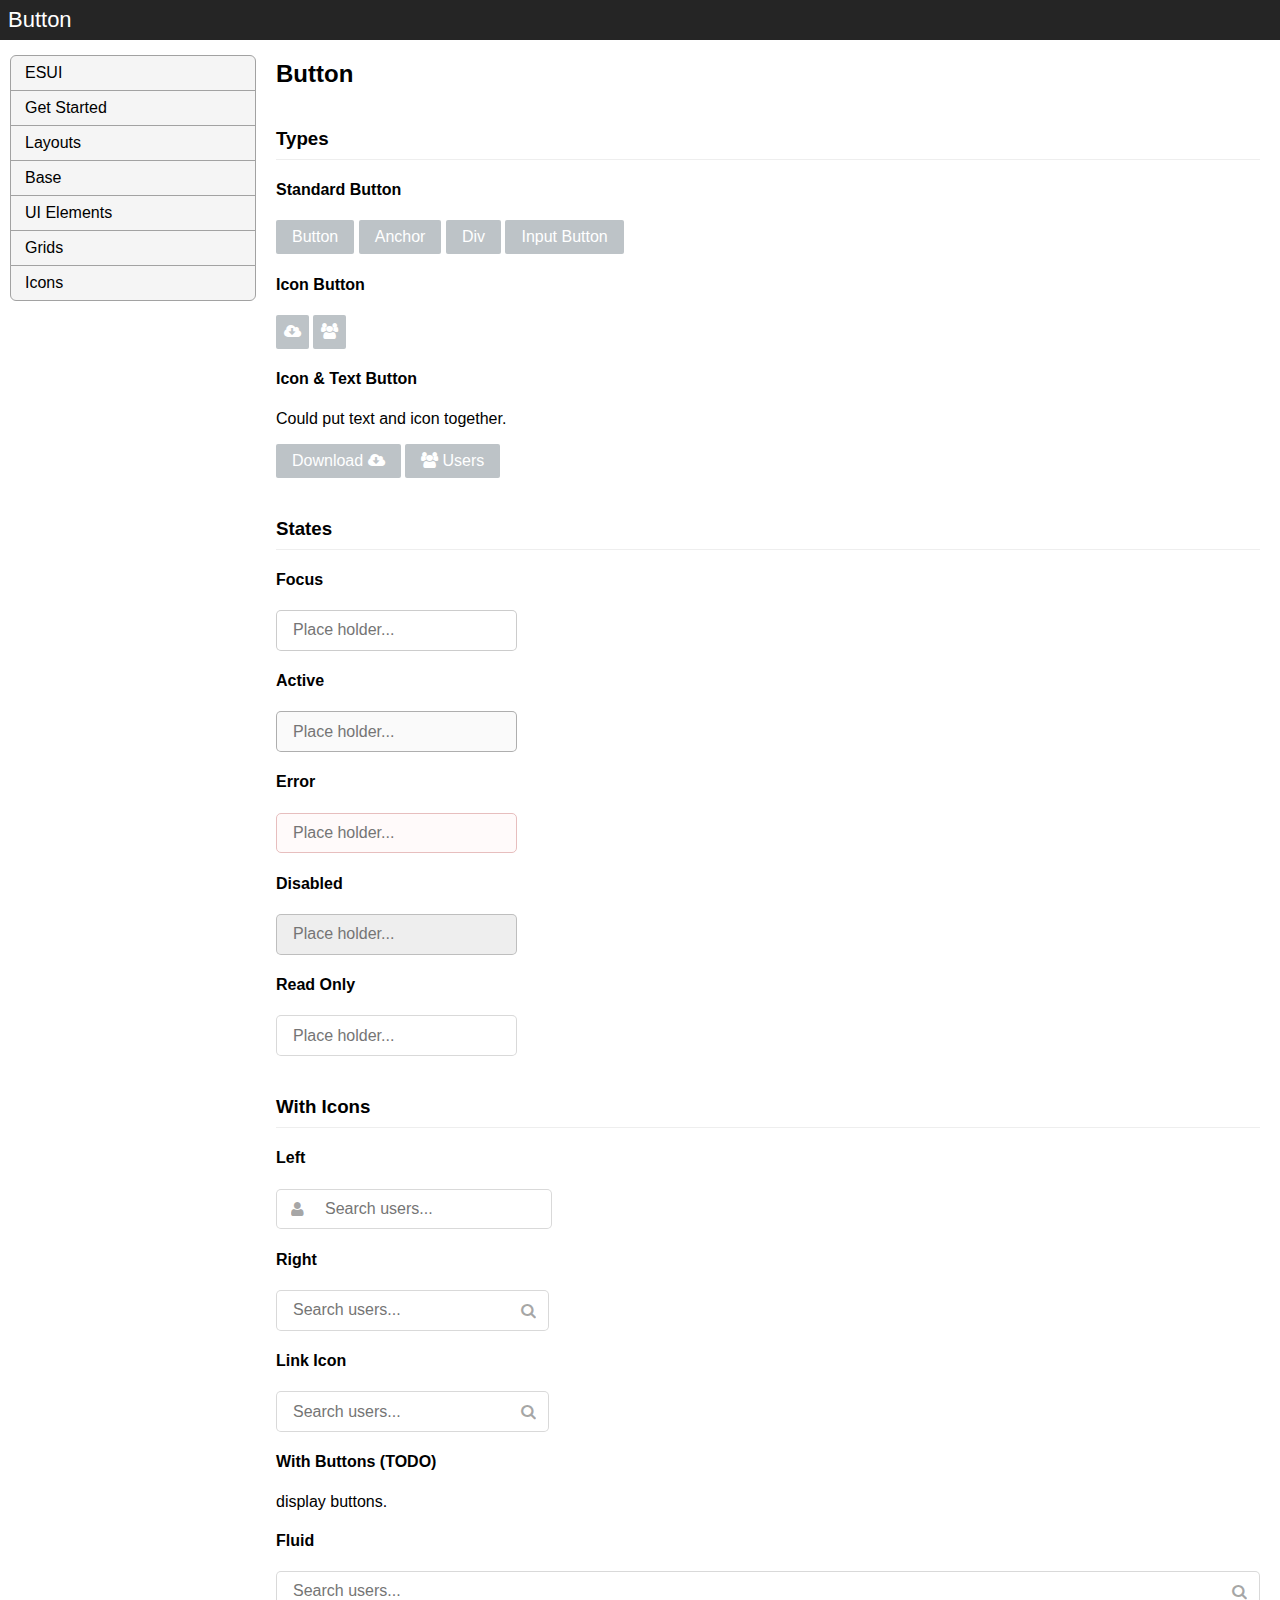
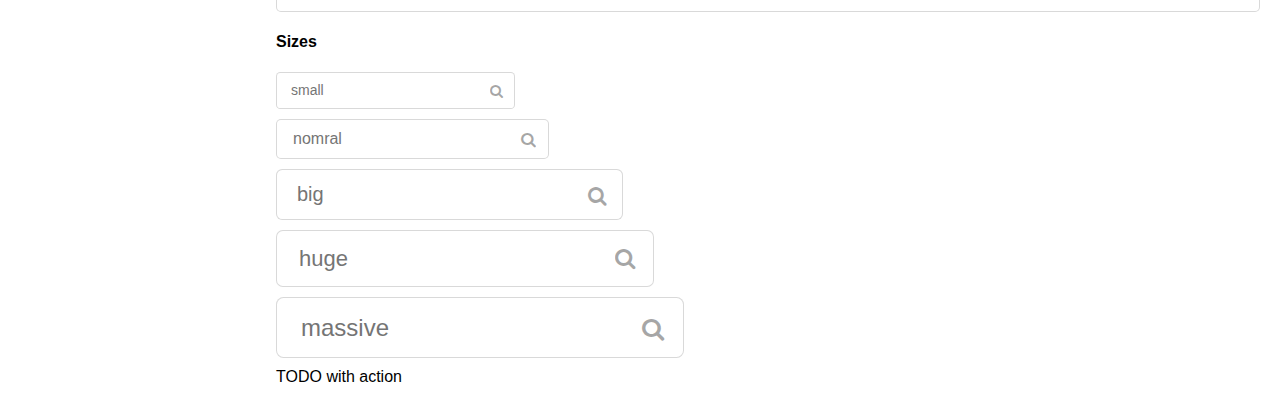
==== code/button.html @ 733d89b6 "added some style." ====
<!DOCTYPE html>
<html>
    <head>
        <meta charset="UTF-8" />
        <title>UI - ESUI Demo</title>
        <link rel="stylesheet" href="src/css/main.css" />
        <link rel="stylesheet" href="src/icons/css/font-awesome.css" />
        <link rel="stylesheet" href="demo.css" />
    </head>
    <body>
        <h1>Button</h1>
        <div id="layout" class="ui-g">
            <div class="ui-u-1-5">
                <ul id="navigator">
                    <li><a href="Grid.html">ESUI</a></li>
                    <li><a href="Label.html">Get Started</a></li>
                    <li><a href="Link.html">Layouts</a></li>
                    <li><a href="Button.html">Base</a></li>
                    <li><a href="Button.html">UI Elements</a></li>
                    <li><a href="#grids">Grids</a></li>
                    <li><a href="icons.html">Icons</a></li>
                </ul>
            </div>
            <div class="ui-u-4-5">
                <div id="main" class="content p2 no-pt">
                    <h2 id="icons" class="content-subhead">Button</h2>
                    <div>
                        <h3>Types</h3>
                        <div>
                            <h4>Standard Button</h4>
                            <div>
                                <button class="ui-button">Button</button>
                                <a class="ui-button">Anchor</a>
                                <div class="ui-button">Div</div>
                                <input type="button" class="ui-button" value="Input Button" />
                            </div>
                            <h4>Icon Button</h4>
                            <div>
                                <button class="ui-button icon"><i class="icon fa fa-cloud-download"></i></button>
                                <button class="ui-button icon"><i class="icon fa fa-users"></i></button>
                            </div>
                            <h4>Icon & Text Button</h4>
                            <p>
                                Could put text and icon together.
                            </p>
                            <div>
                                <button class="ui-button">
                                    Download
                                    <i class="icon fa fa-cloud-download"></i>
                                </button>
                                <button class="ui-button">
                                    <i class="icon fa fa-users"></i> Users
                                </button>
                            </div>
                        </div>
                        <h3>States</h3>
                        <div>
                            <h4>Focus</h4>
                            <div class="ui input focus">
                              <input type="text" placeholder="Place holder..." />
                            </div>
                            <h4>Active</h4>
                            <div class="ui input down">
                              <input type="text" placeholder="Place holder..." />
                            </div>
                            <h4>Error</h4>
                            <div class="ui input error">
                              <input type="text" placeholder="Place holder..." />
                            </div>
                            <h4>Disabled</h4>
                            <div class="ui input">
                              <input disabled="disabled" type="text" placeholder="Place holder..." />
                            </div>
                            <h4>Read Only</h4>
                            <div class="ui input">
                              <input readonly="readonly" type="text" placeholder="Place holder..." />
                            </div>
                        </div>
                        <h3>With Icons</h3>
                        <div>
                            <h4>Left</h4>
                            <div class="ui left icon input">
                                <input type="text" placeholder="Search users...">
                                <i class="fa fa-user icon"></i>
                            </div>
                            <h4>Right</h4>
                            <div class="ui right icon input">
                                <input type="text" placeholder="Search users...">
                                <i class="fa fa-search icon"></i>
                            </div> 
                            <h4>Link Icon</h4>
                            <div class="ui right icon input">
                                <input type="text" placeholder="Search users...">
                                <i class="fa fa-search link icon"></i>
                            </div>
                            <h4>With Buttons (TODO)</h4>
                            <div>
                                display buttons.
                            </div>
                            <h4>Fluid</h4>
                           <div class="ui fluid right icon input">
                                <input type="text" placeholder="Search users...">
                                <i class="fa fa-search link icon"></i>
                            </div>
                            <h4>Sizes</h4>
                            <div>
                                <div class="ui right icon input small">
                                    <input type="text" placeholder="small">
                                    <i class="fa fa-search link icon"></i>
                                </div>
                            </div>
                            <div class="mt1">
                                <div class="ui right icon input">
                                    <input type="text" placeholder="nomral">
                                    <i class="fa fa-search link icon"></i>
                                </div>
                            </div>
                            <div class="mt1">
                                <div class="ui right icon input big">
                                    <input type="text" placeholder="big">
                                    <i class="fa fa-search link icon"></i>
                                </div>
                            </div>
                            <div class="mt1">
                                <div class="ui right icon input huge">
                                    <input type="text" placeholder="huge">
                                    <i class="fa fa-search link icon"></i>
                                </div>
                            </div>
                            <div class="mt1">
                                <div class="ui right icon input massive">
                                    <input type="text" placeholder="massive">
                                    <i class="fa fa-search link icon"></i>
                                </div>
                            </div>
                             <div class="mt1">
                                TODO with action
                            </div>
                        </div>
                    </div>
                </div>
            </div>
        </div>
    </body>
</html>
---- code/src/css/main.css ----
/* =========
   Inputs
   ========= */
/* =========
   Buttons
   ========= */
/*! normalize.css v1.1.3 | MIT License | git.io/normalize */
/* ==========================================================================
   HTML5 display definitions
   ========================================================================== */
/**
 * Correct `block` display not defined in IE 6/7/8/9 and Firefox 3.
 */
article,
aside,
details,
figcaption,
figure,
footer,
header,
hgroup,
main,
nav,
section,
summary {
  display: block;
}
/**
 * Correct `inline-block` display not defined in IE 6/7/8/9 and Firefox 3.
 */
audio,
canvas,
video {
  display: inline-block;
  *display: inline;
  *zoom: 1;
}
/**
 * Prevent modern browsers from displaying `audio` without controls.
 * Remove excess height in iOS 5 devices.
 */
audio:not([controls]) {
  display: none;
  height: 0;
}
/**
 * Address styling not present in IE 7/8/9, Firefox 3, and Safari 4.
 * Known issue: no IE 6 support.
 */
[hidden] {
  display: none;
}
/* ==========================================================================
   Base
   ========================================================================== */
/**
 * 1. Correct text resizing oddly in IE 6/7 when body `font-size` is set using
 *    `em` units.
 * 2. Prevent iOS text size adjust after orientation change, without disabling
 *    user zoom.
 */
html {
  font-size: 100%;
  /* 1 */
  -ms-text-size-adjust: 100%;
  /* 2 */
  -webkit-text-size-adjust: 100%;
  /* 2 */
}
/**
 * Address `font-family` inconsistency between `textarea` and other form
 * elements.
 */
html,
button,
input,
select,
textarea {
  font-family: sans-serif;
}
/**
 * Address margins handled incorrectly in IE 6/7.
 */
body {
  margin: 0;
}
/* ==========================================================================
   Links
   ========================================================================== */
/**
 * Address `outline` inconsistency between Chrome and other browsers.
 */
a:focus {
  outline: thin dotted;
}
/**
 * Improve readability when focused and also mouse hovered in all browsers.
 */
a:active,
a:hover {
  outline: 0;
}
/* ==========================================================================
   Typography
   ========================================================================== */
/**
 * Address font sizes and margins set differently in IE 6/7.
 * Address font sizes within `section` and `article` in Firefox 4+, Safari 5,
 * and Chrome.
 */
h1 {
  font-size: 2em;
  margin: 0.67em 0;
}
h2 {
  font-size: 1.5em;
  margin: 0.83em 0;
}
h3 {
  font-size: 1.17em;
  margin: 1em 0;
}
h4 {
  font-size: 1em;
  margin: 1.33em 0;
}
h5 {
  font-size: 0.83em;
  margin: 1.67em 0;
}
h6 {
  font-size: 0.67em;
  margin: 2.33em 0;
}
/**
 * Address styling not present in IE 7/8/9, Safari 5, and Chrome.
 */
abbr[title] {
  border-bottom: 1px dotted;
}
/**
 * Address style set to `bolder` in Firefox 3+, Safari 4/5, and Chrome.
 */
b,
strong {
  font-weight: bold;
}
blockquote {
  margin: 1em 40px;
}
/**
 * Address styling not present in Safari 5 and Chrome.
 */
dfn {
  font-style: italic;
}
/**
 * Address differences between Firefox and other browsers.
 * Known issue: no IE 6/7 normalization.
 */
hr {
  -moz-box-sizing: content-box;
  box-sizing: content-box;
  height: 0;
}
/**
 * Address styling not present in IE 6/7/8/9.
 */
mark {
  background: #ff0;
  color: #000;
}
/**
 * Address margins set differently in IE 6/7.
 */
p,
pre {
  margin: 1em 0;
}
/**
 * Correct font family set oddly in IE 6, Safari 4/5, and Chrome.
 */
code,
kbd,
pre,
samp {
  font-family: monospace, serif;
  _font-family: 'courier new', monospace;
  font-size: 1em;
}
/**
 * Improve readability of pre-formatted text in all browsers.
 */
pre {
  white-space: pre;
  white-space: pre-wrap;
  word-wrap: break-word;
}
/**
 * Address CSS quotes not supported in IE 6/7.
 */
q {
  quotes: none;
}
/**
 * Address `quotes` property not supported in Safari 4.
 */
q:before,
q:after {
  content: '';
  content: none;
}
/**
 * Address inconsistent and variable font size in all browsers.
 */
small {
  font-size: 80%;
}
/**
 * Prevent `sub` and `sup` affecting `line-height` in all browsers.
 */
sub,
sup {
  font-size: 75%;
  line-height: 0;
  position: relative;
  vertical-align: baseline;
}
sup {
  top: -0.5em;
}
sub {
  bottom: -0.25em;
}
/* ==========================================================================
   Lists
   ========================================================================== */
/**
 * Address margins set differently in IE 6/7.
 */
dl,
menu,
ol,
ul {
  margin: 1em 0;
}
dd {
  margin: 0 0 0 40px;
}
/**
 * Address paddings set differently in IE 6/7.
 */
menu,
ol,
ul {
  padding: 0 0 0 40px;
}
/**
 * Correct list images handled incorrectly in IE 7.
 */
nav ul,
nav ol {
  list-style: none;
  list-style-image: none;
}
/* ==========================================================================
   Embedded content
   ========================================================================== */
/**
 * 1. Remove border when inside `a` element in IE 6/7/8/9 and Firefox 3.
 * 2. Improve image quality when scaled in IE 7.
 */
img {
  border: 0;
  /* 1 */
  -ms-interpolation-mode: bicubic;
  /* 2 */
}
/**
 * Correct overflow displayed oddly in IE 9.
 */
svg:not(:root) {
  overflow: hidden;
}
/* ==========================================================================
   Figures
   ========================================================================== */
/**
 * Address margin not present in IE 6/7/8/9, Safari 5, and Opera 11.
 */
figure {
  margin: 0;
}
/* ==========================================================================
   Forms
   ========================================================================== */
/**
 * Correct margin displayed oddly in IE 6/7.
 */
form {
  margin: 0;
}
/**
 * Define consistent border, margin, and padding.
 */
fieldset {
  border: 1px solid #c0c0c0;
  margin: 0 2px;
  padding: 0.35em 0.625em 0.75em;
}
/**
 * 1. Correct color not being inherited in IE 6/7/8/9.
 * 2. Correct text not wrapping in Firefox 3.
 * 3. Correct alignment displayed oddly in IE 6/7.
 */
legend {
  border: 0;
  /* 1 */
  padding: 0;
  white-space: normal;
  /* 2 */
  *margin-left: -7px;
  /* 3 */
}
/**
 * 1. Correct font size not being inherited in all browsers.
 * 2. Address margins set differently in IE 6/7, Firefox 3+, Safari 5,
 *    and Chrome.
 * 3. Improve appearance and consistency in all browsers.
 */
button,
input,
select,
textarea {
  font-size: 100%;
  /* 1 */
  margin: 0;
  /* 2 */
  vertical-align: baseline;
  /* 3 */
  *vertical-align: middle;
  /* 3 */
}
/**
 * Address Firefox 3+ setting `line-height` on `input` using `!important` in
 * the UA stylesheet.
 */
button,
input {
  line-height: normal;
}
/**
 * Address inconsistent `text-transform` inheritance for `button` and `select`.
 * All other form control elements do not inherit `text-transform` values.
 * Correct `button` style inheritance in Chrome, Safari 5+, and IE 6+.
 * Correct `select` style inheritance in Firefox 4+ and Opera.
 */
button,
select {
  text-transform: none;
}
/**
 * 1. Avoid the WebKit bug in Android 4.0.* where (2) destroys native `audio`
 *    and `video` controls.
 * 2. Correct inability to style clickable `input` types in iOS.
 * 3. Improve usability and consistency of cursor style between image-type
 *    `input` and others.
 * 4. Remove inner spacing in IE 7 without affecting normal text inputs.
 *    Known issue: inner spacing remains in IE 6.
 */
button,
html input[type="button"],
input[type="reset"],
input[type="submit"] {
  -webkit-appearance: button;
  /* 2 */
  cursor: pointer;
  /* 3 */
  *overflow: visible;
  /* 4 */
}
/**
 * Re-set default cursor for disabled elements.
 */
button[disabled],
html input[disabled] {
  cursor: default;
}
/**
 * 1. Address box sizing set to content-box in IE 8/9.
 * 2. Remove excess padding in IE 8/9.
 * 3. Remove excess padding in IE 7.
 *    Known issue: excess padding remains in IE 6.
 */
input[type="checkbox"],
input[type="radio"] {
  box-sizing: border-box;
  /* 1 */
  padding: 0;
  /* 2 */
  *height: 13px;
  /* 3 */
  *width: 13px;
  /* 3 */
}
/**
 * 1. Address `appearance` set to `searchfield` in Safari 5 and Chrome.
 * 2. Address `box-sizing` set to `border-box` in Safari 5 and Chrome
 *    (include `-moz` to future-proof).
 */
input[type="search"] {
  -webkit-appearance: textfield;
  /* 1 */
  -moz-box-sizing: content-box;
  -webkit-box-sizing: content-box;
  /* 2 */
  box-sizing: content-box;
}
/**
 * Remove inner padding and search cancel button in Safari 5 and Chrome
 * on OS X.
 */
input[type="search"]::-webkit-search-cancel-button,
input[type="search"]::-webkit-search-decoration {
  -webkit-appearance: none;
}
/**
 * Remove inner padding and border in Firefox 3+.
 */
button::-moz-focus-inner,
input::-moz-focus-inner {
  border: 0;
  padding: 0;
}
/**
 * 1. Remove default vertical scrollbar in IE 6/7/8/9.
 * 2. Improve readability and alignment in all browsers.
 */
textarea {
  overflow: auto;
  /* 1 */
  vertical-align: top;
  /* 2 */
}
/* ==========================================================================
   Tables
   ========================================================================== */
/**
 * Remove most spacing between table cells.
 */
table {
  border-collapse: collapse;
  border-spacing: 0;
}
/*csslint important:false*/
/* ==========================================================================
   Base Extras
   ========================================================================== */
/**
 * Extra rules that Pure adds on top of Normalize.css
 */
/**
 * Always hide an element when it has the `hidden` HTML attribute.
 */
[hidden] {
  display: none !important;
}
/**
 * Add this class to an image to make it fit within it's fluid parent wrapper while maintaining
 * aspect ratio.
 */
ui-img {
  max-width: 100%;
  height: auto;
  display: block;
}
/**
 * Override normalize with variable values.
 */
html {
  font-family: Arial, Helvetica, sans-serif;
  background: #ffffff;
}
button[disabled],
html input[disabled],
ui-disabled {
  cursor: not-allowed;
  opacity: 1;
}
.clearfix:before,
.clearfix:after {
  content: " ";
  display: table;
}
.clearfix:after {
  clear: both;
}
.p1 {
  padding: 10px;
}
.pl1 {
  padding-left: 10px;
}
.pb1 {
  padding-bottom: 10px;
}
.pr1 {
  padding-right: 10px;
}
.pt1 {
  padding-top: 10px;
}
.p2 {
  padding: 20px;
}
.pl2 {
  padding-left: 20px;
}
.pb2 {
  padding-bottom: 20px;
}
.pr2 {
  padding-right: 20px;
}
.pt2 {
  padding-top: 20px;
}
.p3 {
  padding: 30px;
}
.pl3 {
  padding-left: 30px;
}
.pb3 {
  padding-bottom: 30px;
}
.pr3 {
  padding-right: 30px;
}
.pt3 {
  padding-top: 30px;
}
.p4 {
  padding: 40px;
}
.pl4 {
  padding-left: 40px;
}
.pb4 {
  padding-bottom: 40px;
}
.pr4 {
  padding-right: 40px;
}
.pt4 {
  padding-top: 40px;
}
.no-pl {
  padding-left: 0 !important;
}
.no-pb {
  padding-bottom: 0 !important;
}
.no-pr {
  padding-right: 0 !important;
}
.no-pt {
  padding-top: 0 !important;
}
.m1 {
  margin: 10px;
}
.ml1 {
  margin-left: 10px;
}
.mb1 {
  margin-bottom: 10px;
}
.mr1 {
  margin-right: 10px;
}
.mt1 {
  margin-top: 10px;
}
.m2 {
  margin: 20px;
}
.ml2 {
  margin-left: 20px;
}
.mb2 {
  margin-bottom: 20px;
}
.mr2 {
  margin-right: 20px;
}
.mt2 {
  margin-top: 20px;
}
.m3 {
  margin: 30px;
}
.ml3 {
  margin-left: 30px;
}
.mb3 {
  margin-bottom: 30px;
}
.mr3 {
  margin-right: 30px;
}
.mt3 {
  margin-top: 30px;
}
.no-ml {
  margin-left: 0 !important;
}
.no-mb {
  margin-bottom: 0 !important;
}
.no-mr {
  margin-right: 0 !important;
}
.no-mt {
  margin-top: 0 !important;
}
.align-left {
  text-align: left;
}
.align-center {
  text-align: center;
}
.align-right {
  text-align: right;
}
.center-block {
  display: block;
  margin-left: auto;
  margin-right: auto;
}
.pull-left {
  float: left;
}
.pull-right {
  float: right;
}
/*
 * # Semantic - Input
 * http://github.com/jlukic/semantic-ui/
 *
 *
 * Copyright 2013 Contributors
 * Released under the MIT license
 * http://opensource.org/licenses/MIT
 *
 */
/*******************************
           Standard
*******************************/
/*--------------------
        Inputs
---------------------*/
.ui.input {
  display: inline-block;
  position: relative;
  color: rgba(0, 0, 0, 0.7);
}
.ui.input input {
  width: 100%;
  font-family: Arial, Helvetica, sans-serif;
  margin: 0em;
  padding: 0.65em 1em;
  font-size: 1em;
  background-color: #ffffff;
  border: 1px solid rgba(0, 0, 0, 0.15);
  outline: none;
  color: rgba(0, 0, 0, 0.7);
  border-radius: 0.3125em;
  -webkit-transition: background-color 0.3s ease-out, -webkit-box-shadow 0.2s ease, border-color 0.2s ease;
  -moz-transition: background-color 0.3s ease-out, box-shadow 0.2s ease, border-color 0.2s ease;
  transition: background-color 0.3s ease-out, box-shadow 0.2s ease, border-color 0.2s ease;
  -webkit-tap-highlight-color: rgba(255, 255, 255, 0);
  -webkit-box-sizing: border-box;
  -moz-box-sizing: border-box;
  -ms-box-sizing: border-box;
  box-sizing: border-box;
}
/*--------------------
      Placeholder
---------------------*/
/* browsers require these rules separate */
.ui.input::-webkit-input-placeholder {
  color: #bbbbbb;
}
.ui.input::-moz-placeholder {
  color: #bbbbbb;
}
/*******************************
            States
*******************************/
/*--------------------
        Active
---------------------*/
.ui.input input:active,
.ui.input.down input {
  border-color: rgba(0, 0, 0, 0.3);
  background-color: #fafafa;
}
/*--------------------
        Loading
---------------------*/
.ui.loading.input > .icon {
  background: url(../images/loader-mini.gif) no-repeat 50% 50%;
}
.ui.loading.input > .icon:before,
.ui.loading.input > .icon:after {
  display: none;
}
/*--------------------
        Focus
---------------------*/
.ui.input.focus input,
.ui.input input:focus {
  border-color: rgba(0, 0, 0, 0.2);
  color: rgba(0, 0, 0, 0.85);
}
/*--------------------
        Error
---------------------*/
.ui.input.error input {
  background-color: #fffafa;
  border-color: #e7bebe;
  color: #d95c5c;
}
/* Error Placeholder */
.ui.input.error input ::-webkit-input-placeholder {
  color: #ff0000;
}
.ui.input.error input ::-moz-placeholder {
  color: #ff0000;
}
.ui.input.error input :focus::-webkit-input-placeholder {
  color: #ff0000;
}
.ui.input.error input :focus::-moz-placeholder {
  color: #ff0000;
}
/*--------------------
        Disabled
---------------------*/
.ui.input.disabled input,
.ui.input input[disabled] {
  background-color: #eeeeee;
  border-color: rgba(0, 0, 0, 0.2);
}
/*******************************
           Variations
*******************************/
/*--------------------
      Transparent
---------------------*/
.ui.transparent.input input {
  border: none;
  background-color: transparent;
}
/*--------------------
         Icon
---------------------*/
.ui.icon.input > .icon {
  cursor: default;
  position: absolute;
  opacity: 0.5;
  top: 0px;
  right: 0px;
  margin: 0em;
  width: 2.6em;
  height: 100%;
  padding-top: 0.82em;
  text-align: center;
  border-radius: 0em 0.3125em 0.3125em 0em;
  -webkit-box-sizing: border-box;
  -moz-box-sizing: border-box;
  -ms-box-sizing: border-box;
  box-sizing: border-box;
  -webkit-transition: opacity 0.3s ease-out;
  -moz-transition: opacity 0.3s ease-out;
  transition: opacity 0.3s ease-out;
}
.ui.icon.input > .link.icon {
  cursor: pointer;
}
.ui.icon.input input {
  padding-right: 3em !important;
}
.ui.icon.input > .circular.icon {
  top: 0.35em;
  right: 0.5em;
}
/* Left Side */
.ui.left.icon.input > .icon {
  right: auto;
  left: 1px;
  border-radius: 0.3125em 0em 0em 0.3125em;
}
.ui.left.icon.input > .circular.icon {
  right: auto;
  left: 0.5em;
}
.ui.left.icon.input > input {
  padding-left: 3em !important;
  padding-right: 1.2em !important;
}
/* Focus */
.ui.icon.input > input:focus ~ .icon {
  opacity: 1;
}
/*--------------------
        Labeled
---------------------*/
.ui.labeled.input .corner.label {
  font-size: 0.7em;
  border-radius: 0 0.3125em;
}
.ui.labeled.input .left.corner.label {
  border-radius: 0.3125em 0;
}
.ui.labeled.input input {
  padding-right: 2.5em !important;
}
/* Spacing with corner label */
.ui.labeled.icon.input:not(.left) > input {
  padding-right: 3.25em !important;
}
.ui.labeled.icon.input:not(.left) > .icon {
  margin-right: 1.25em;
}
/*--------------------
        Action
---------------------*/
.ui.action.input {
  display: table;
}
.ui.action.input > input {
  display: table-cell;
  border-top-right-radius: 0px !important;
  border-bottom-right-radius: 0px !important;
  border-right: none;
}
.ui.action.input > .button,
.ui.action.input > .buttons {
  display: table-cell;
  border-top-left-radius: 0px;
  border-bottom-left-radius: 0px;
  white-space: nowrap;
}
.ui.action.input > .button > .icon,
.ui.action.input > .buttons > .button > .icon {
  display: inline;
  vertical-align: top;
}
.ui.fluid.action.input {
  display: table;
  width: 100%;
}
.ui.fluid.action.input > .button {
  width: 0.01%;
}
/*--------------------
        Fluid
---------------------*/
.ui.fluid.input {
  display: block;
}
/*--------------------
        Size
---------------------*/
.ui.mini.input {
  font-size: 0.8125em;
}
.ui.small.input {
  font-size: 0.875em;
}
.ui.input {
  font-size: 1em;
}
.ui.large.input {
  font-size: 1.125em;
}
.ui.big.input {
  font-size: 1.25em;
}
.ui.huge.input {
  font-size: 1.375em;
}
.ui.massive.input {
  font-size: 1.5em;
}
/*!
Pure v0.5.0
Copyright 2014 Yahoo! Inc. All rights reserved.
Licensed under the BSD License.
https://github.com/yui/pure/blob/master/LICENSE.md
*/
/*csslint regex-selectors:false, known-properties:false, duplicate-properties:false*/
.ui-g {
  letter-spacing: -0.31em;
  /* Webkit: collapse white-space between units */
  *letter-spacing: normal;
  /* reset IE < 8 */
  *word-spacing: -0.43em;
  /* IE < 8: collapse white-space between units */
  text-rendering: optimizespeed;
  /* Webkit: fixes text-rendering: optimizeLegibility */
  /*
    Sets the font stack to fonts known to work properly with the above letter
    and word spacings. See: https://github.com/yui/pure/issues/41/

    The following font stack makes Pure Grids work on all known environments.

    * FreeSans: Ships with many Linux distros, including Ubuntu

    * Arimo: Ships with Chrome OS. Arimo has to be defined before Helvetica and
      Arial to get picked up by the browser, even though neither is available
      in Chrome OS.

    * Droid Sans: Ships with all versions of Android.

    * Helvetica, Arial, sans-serif: Common font stack on OS X and Windows.
    */
  font-family: FreeSans, Arimo, "Droid Sans", Helvetica, Arial, sans-serif;
  /*
    Use flexbox when possible to avoid `letter-spacing` side-effects.

    NOTE: Firefox (as of 25) does not currently support flex-wrap, so the
    `-moz-` prefix version is omitted.
    */
  display: -webkit-flex;
  -webkit-flex-flow: row wrap;
  /* IE10 uses display: flexbox */
  display: -ms-flexbox;
  -ms-flex-flow: row wrap;
}
/* Opera as of 12 on Windows needs word-spacing.
   The ".opera-only" selector is used to prevent actual prefocus styling
   and is not required in markup.
*/
.opera-only :-o-prefocus,
.ui-g {
  word-spacing: -0.43em;
}
.ui-u {
  display: inline-block;
  *display: inline;
  /* IE < 8: fake inline-block */
  zoom: 1;
  letter-spacing: normal;
  word-spacing: normal;
  vertical-align: top;
  text-rendering: auto;
}
/*
Resets the font family back to the OS/browser's default sans-serif font,
this the same font stack that Normalize.css sets for the `body`.
*/
.ui-g [class*="ui-u"] {
  font-family: Arial, Helvetica, sans-serif;
}
.ui-u-1,
.ui-u-1-1,
.ui-u-1-2,
.ui-u-1-3,
.ui-u-2-3,
.ui-u-1-4,
.ui-u-3-4,
.ui-u-1-5,
.ui-u-2-5,
.ui-u-3-5,
.ui-u-4-5,
.ui-u-5-5,
.ui-u-1-6,
.ui-u-5-6,
.ui-u-1-8,
.ui-u-3-8,
.ui-u-5-8,
.ui-u-7-8,
.ui-u-1-12,
.ui-u-5-12,
.ui-u-7-12,
.ui-u-11-12,
.ui-u-1-24,
.ui-u-2-24,
.ui-u-3-24,
.ui-u-4-24,
.ui-u-5-24,
.ui-u-6-24,
.ui-u-7-24,
.ui-u-8-24,
.ui-u-9-24,
.ui-u-10-24,
.ui-u-11-24,
.ui-u-12-24,
.ui-u-13-24,
.ui-u-14-24,
.ui-u-15-24,
.ui-u-16-24,
.ui-u-17-24,
.ui-u-18-24,
.ui-u-19-24,
.ui-u-20-24,
.ui-u-21-24,
.ui-u-22-24,
.ui-u-23-24,
.ui-u-24-24 {
  display: inline-block;
  *display: inline;
  zoom: 1;
  letter-spacing: normal;
  word-spacing: normal;
  vertical-align: top;
  text-rendering: auto;
}
.ui-u-1-24 {
  width: 4.1667%;
  *width: 4.1357%;
}
.ui-u-1-12,
.ui-u-2-24 {
  width: 8.3333%;
  *width: 8.3023%;
}
.ui-u-1-8,
.ui-u-3-24 {
  width: 12.5000%;
  *width: 12.4690%;
}
.ui-u-1-6,
.ui-u-4-24 {
  width: 16.6667%;
  *width: 16.6357%;
}
.ui-u-1-5 {
  width: 20%;
  *width: 19.9690%;
}
.ui-u-5-24 {
  width: 20.8333%;
  *width: 20.8023%;
}
.ui-u-1-4,
.ui-u-6-24 {
  width: 25%;
  *width: 24.9690%;
}
.ui-u-7-24 {
  width: 29.1667%;
  *width: 29.1357%;
}
.ui-u-1-3,
.ui-u-8-24 {
  width: 33.3333%;
  *width: 33.3023%;
}
.ui-u-3-8,
.ui-u-9-24 {
  width: 37.5000%;
  *width: 37.4690%;
}
.ui-u-2-5 {
  width: 40%;
  *width: 39.9690%;
}
.ui-u-5-12,
.ui-u-10-24 {
  width: 41.6667%;
  *width: 41.6357%;
}
.ui-u-11-24 {
  width: 45.8333%;
  *width: 45.8023%;
}
.ui-u-1-2,
.ui-u-12-24 {
  width: 50%;
  *width: 49.9690%;
}
.ui-u-13-24 {
  width: 54.1667%;
  *width: 54.1357%;
}
.ui-u-7-12,
.ui-u-14-24 {
  width: 58.3333%;
  *width: 58.3023%;
}
.ui-u-3-5 {
  width: 60%;
  *width: 59.9690%;
}
.ui-u-5-8,
.ui-u-15-24 {
  width: 62.5000%;
  *width: 62.4690%;
}
.ui-u-2-3,
.ui-u-16-24 {
  width: 66.6667%;
  *width: 66.6357%;
}
.ui-u-17-24 {
  width: 70.8333%;
  *width: 70.8023%;
}
.ui-u-3-4,
.ui-u-18-24 {
  width: 75%;
  *width: 74.9690%;
}
.ui-u-19-24 {
  width: 79.1667%;
  *width: 79.1357%;
}
.ui-u-4-5 {
  width: 80%;
  *width: 79.9690%;
}
.ui-u-5-6,
.ui-u-20-24 {
  width: 83.3333%;
  *width: 83.3023%;
}
.ui-u-7-8,
.ui-u-21-24 {
  width: 87.5000%;
  *width: 87.4690%;
}
.ui-u-11-12,
.ui-u-22-24 {
  width: 91.6667%;
  *width: 91.6357%;
}
.ui-u-23-24 {
  width: 95.8333%;
  *width: 95.8023%;
}
.ui-u-1,
.ui-u-1-1,
.ui-u-5-5,
.ui-u-24-24 {
  width: 100%;
}
/*!
@{ui-class-prefix} v0.5.0
Copyright 2014 Yahoo! Inc. All rights reserved.
Licensed under the BSD License.
https://github.com/yui/@{ui-class-prefix}/blob/master/LICENSE.md
*/
.ui-button {
  /* Structure */
  display: inline-block;
  *display: inline;
  /*IE 6/7*/
  zoom: 1;
  line-height: normal;
  white-space: nowrap;
  vertical-align: baseline;
  text-align: center;
  cursor: pointer;
  -webkit-user-drag: none;
  -webkit-user-select: none;
  -moz-user-select: none;
  -ms-user-select: none;
  user-select: none;
}
/* Firefox: Get rid of the inner focus border */
.ui-button::-moz-focus-inner {
  padding: 0;
  border: 0;
}
/*csslint outline-none:false*/
.ui-button {
  font-family: inherit;
  font-size: 100%;
  *font-size: 90%;
  /*IE 6/7 - To reduce IE's oversized button text*/
  *overflow: visible;
  /*IE 6/7 - Because of IE's overly large left/right padding on buttons */
  padding: 0.5em 1em;
  color: #444444;
  /* rgba not supported (IE 8) */
  color: #ffffff;
  /* rgba supported */
  *color: #444444;
  /* IE 6 & 7 */
  border: 1px solid #999;
  /*IE 6/7/8*/
  border: none rgba(0, 0, 0, 0);
  /*IE9 + everything else*/
  background-color: #bdc3c7;
  text-decoration: none;
  border-radius: 2px;
}
.ui-button.icon {
  padding: 0.5em;
}
.ui-button-hover,
.ui-button:hover,
.ui-button:focus {
  background: #cacfd2;
}
.ui-button:focus {
  outline: 0;
}
.ui-button-active,
.ui-button:active,
.ui-button.active {
  background: #a1a6a9;
}
.ui-button[disabled],
.ui-button-disabled,
.ui-button-disabled:hover,
.ui-button-disabled:focus,
.ui-button-disabled:active {
  border: none;
  background-image: none;
  filter: progid:DXImageTransform.Microsoft.gradient(enabled=false);
  filter: alpha(opacity=40);
  -khtml-opacity: 0.40;
  -moz-opacity: 0.40;
  opacity: 0.40;
  cursor: not-allowed;
  box-shadow: none;
}
.ui-button-hidden {
  display: none;
}
/* Firefox: Get rid of the inner focus border */
.ui-button::-moz-focus-inner {
  padding: 0;
  border: 0;
}
.ui-button-primary,
.ui-button-selected,
a.ui-button-primary,
a.ui-button-selected {
  background-color: #0078e7;
  color: #fff;
}
/*!
@{ui-class-prefix} v0.5.0
Copyright 2014 Yahoo! Inc. All rights reserved.
Licensed under the BSD License.
https://github.com/yui/@{ui-class-prefix}/blob/master/LICENSE.md
*/
/*csslint adjoining-classes:false, outline-none:false*/
/*TODO: Remove this lint rule override after a refactor of this code.*/
.ui-menu ul {
  position: absolute;
  visibility: hidden;
}
.ui-menu.ui-menu-open {
  visibility: visible;
  z-index: 2;
  width: 100%;
}
.ui-menu ul {
  left: -10000px;
  list-style: none;
  margin: 0;
  padding: 0;
  top: -10000px;
  z-index: 1;
}
.ui-menu > ul {
  position: relative;
}
.ui-menu-open > ul {
  left: 0;
  top: 0;
  visibility: visible;
}
.ui-menu-open > ul:focus {
  outline: 0;
}
.ui-menu li {
  position: relative;
}
.ui-menu a,
.ui-menu .ui-menu-heading {
  display: block;
  color: inherit;
  line-height: 1.5em;
  padding: 5px 20px;
  text-decoration: none;
  white-space: nowrap;
}
.ui-menu.ui-menu-horizontal > .ui-menu-heading {
  display: inline-block;
  *display: inline;
  zoom: 1;
  margin: 0;
  vertical-align: middle;
}
.ui-menu.ui-menu-horizontal > ul {
  display: inline-block;
  *display: inline;
  zoom: 1;
  vertical-align: middle;
}
.ui-menu li a {
  padding: 5px 20px;
}
.ui-menu-can-have-children > .ui-menu-label:after {
  content: '\25B8';
  float: right;
  /* These specific fonts have the Unicode char we need. */
  font-family: 'Lucida Grande', 'Lucida Sans Unicode', 'DejaVu Sans', sans-serif;
  margin-right: -20px;
  margin-top: -1px;
}
.ui-menu-can-have-children > .ui-menu-label {
  padding-right: 30px;
}
.ui-menu-separator {
  background-color: #dfdfdf;
  display: block;
  height: 1px;
  font-size: 0;
  margin: 7px 2px;
  overflow: hidden;
}
.ui-menu-hidden {
  display: none;
}
/* FIXED MENU */
.ui-menu-fixed {
  position: fixed;
  top: 0;
  left: 0;
  width: 100%;
}
/* HORIZONTAL MENU CODE */
/* Initial menus should be inline-block so that they are horizontal */
.ui-menu-horizontal li {
  display: inline-block;
  *display: inline;
  zoom: 1;
  vertical-align: middle;
}
/* Submenus should still be display: block; */
.ui-menu-horizontal li li {
  display: block;
}
/* Content after should be down arrow */
.ui-menu-horizontal > .ui-menu-children > .ui-menu-can-have-children > .ui-menu-label:after {
  content: "\25BE";
}
/*Add extra padding to elements that have the arrow so that the hover looks nice */
.ui-menu-horizontal > .ui-menu-children > .ui-menu-can-have-children > .ui-menu-label {
  padding-right: 30px;
}
/* Adjusting separator for vertical menus */
.ui-menu-horizontal li.ui-menu-separator {
  height: 50%;
  width: 1px;
  margin: 0 7px;
}
/* Submenus should be horizontal separator again */
.ui-menu-horizontal li li.ui-menu-separator {
  height: 1px;
  width: auto;
  margin: 7px 2px;
}
/*csslint adjoining-classes:false*/
/*TODO: Remove this lint rule override after a refactor of this code.*/
/* MAIN MENU STYLING */
.ui-menu.ui-menu-open,
.ui-menu.ui-menu-horizontal li .ui-menu-children {
  background: #fff;
  /* Old browsers */
  border: 1px solid #b7b7b7;
}
/* remove borders for horizontal menus */
.ui-menu.ui-menu-horizontal,
.ui-menu.ui-menu-horizontal .ui-menu-heading {
  border: none;
}
/* LINK STYLES */
.ui-menu a {
  border: 1px solid transparent;
  border-left: none;
  border-right: none;
}
.ui-menu a,
.ui-menu .ui-menu-can-have-children > li:after {
  color: #777;
}
.ui-menu .ui-menu-can-have-children > li:hover:after {
  color: #fff;
}
/* Focus style for a dropdown menu-item when the parent has been opened */
.ui-menu .ui-menu-open {
  background: #dedede;
}
.ui-menu li a:hover,
.ui-menu li a:focus {
  background: #eee;
}
/* DISABLED STATES */
.ui-menu li.ui-menu-disabled a:hover,
.ui-menu li.ui-menu-disabled a:focus {
  background: #fff;
  color: #bfbfbf;
}
.ui-menu .ui-menu-disabled > a {
  background-image: none;
  border-color: transparent;
  cursor: default;
}
.ui-menu .ui-menu-disabled > a,
.ui-menu .ui-menu-can-have-children.ui-menu-disabled > a:after {
  color: #bfbfbf;
}
/* HEADINGS */
.ui-menu .ui-menu-heading {
  color: #565d64;
  text-transform: uppercase;
  font-size: 90%;
  margin-top: 0.5em;
  border-bottom-width: 1px;
  border-bottom-style: solid;
  border-bottom-color: #dfdfdf;
}
/* ACTIVE MENU ITEM */
.ui-menu .ui-menu-selected a {
  color: #000;
}
/* FIXED MENU */
.ui-menu.ui-menu-open.ui-menu-fixed {
  border: none;
  border-bottom: 1px solid #b7b7b7;
}
/*csslint box-model:false*/
/*TODO: Remove this lint rule override after a refactor of this code.*/
.ui-paginator {
  /* `@{ui-class-prefix}-g` Grid styles */
  letter-spacing: -0.31em;
  /* Webkit: collapse white-space between units */
  *letter-spacing: normal;
  /* reset IE < 8 */
  *word-spacing: -0.43em;
  /* IE < 8: collapse white-space between units */
  text-rendering: optimizespeed;
  /* Webkit: fixes text-rendering: optimizeLegibility */
  /* `@{ui-class-prefix}-paginator` Specific styles */
  list-style: none;
  margin: 0;
  padding: 0;
}
.opera-only :-o-prefocus,
.ui-paginator {
  word-spacing: -0.43em;
}
/* `@{ui-class-prefix}-u` Grid styles */
.ui-paginator li {
  display: inline-block;
  *display: inline;
  /* IE < 8: fake inline-block */
  zoom: 1;
  letter-spacing: normal;
  word-spacing: normal;
  vertical-align: top;
  text-rendering: auto;
}
.ui-paginator .ui-button {
  border-radius: 0;
  padding: 0.8em 1.4em;
  vertical-align: top;
  height: 1.1em;
}
.ui-paginator .ui-button:focus,
.ui-paginator .ui-button:active {
  outline-style: none;
}
.ui-paginator .prev,
.ui-paginator .next {
  color: #C0C1C3;
  text-shadow: 0 -1px 0 rgba(0, 0, 0, 0.45);
}
.ui-paginator .prev {
  border-radius: 2px 0 0 2px;
}
.ui-paginator .next {
  border-radius: 0 2px 2px 0;
}
@media (max-width: 480px) {
  .ui-menu-horizontal {
    width: 100%;
  }
  .ui-menu-children li {
    display: block;
    border-bottom: 1px solid black;
  }
}
---- code/demo.css ----
/* User CSS */
#navigator {
  list-style: none;
  padding: 0;
  margin-left: 10px;
}
#navigator li a {
    text-decoration: none;
    display: block;
    background-color: #f5f5f5;
    color: #000;
    border: 1px solid #a2a2a2;
    margin-top: -1px;
    padding: 8px 14px;
}
#navigator li:first-child a {
    border-radius: 6px 6px 0 0;
}
#navigator li:last-child a {
    border-radius: 0 0 6px 6px;
}
#navigator li a:hover {
    background-color: #a2a2a2;
    color: #fff;
}
#navigator li.cur a{
    background-color: #a2a2a2;
    color: #fff;
}

#page {
    width: 1200px;
    margin: 0 auto 40px;
}

h1 {
    background: #252525;
    color: #fff;
    margin-bottom: 10px;
    font-size: 22px;
    line-height: 40px;
    padding: 0 8px;
    margin: 0;
    font-weight: normal;
    text-rendering: optimizelegibility;
}
h2 {
    font-size: 24px;
}
.view {
    padding: 20px;
    line-height: 1.5;
    background-color: #eee;
    border-radius: 6px;
    position: relative;
}
.viewer {
    margin: -10px 0 20px -10px;
    padding: 0;
    list-style: none;
}
.viewer li {
    display: inline-block;
    *display: inline;
    zoom: 1;
    padding: 4px 12px;
    margin-right: 10px;
    background-color: #f5f5f5;
    border: 1px solid #ddd;
    cursor: default;
}
.viewer li:hover {
    background-color: #a2a2a2;
    color: #fff;
}
.source {
    position: absolute;
    max-height: 480px;
    top: 25px;
    left: 10px;
    right: 10px;
    padding: 10px;
    border: 1px solid #ddd;
    border-radius: 0 6px 6px 6px;
    height: 0;
    overflow: hidden;
    z-index: 1;
    background-color: #f5f5f5;
    font-family: monospace;
    opacity: 0;
}
.source-visible {
    height: auto;
    overflow: auto;
    opacity: 1;
    transition: opacity .2s linear;
}

.fa-hover a {
    color: #666;
    display: block;
    text-decoration: none;
    padding: 10px;
    border-radius: 4px;
}

.fa-hover a:hover {
    background-color: #1d9d74;
    color: #fff;

}
h3 {
    padding-bottom: 9px;
    margin: 40px 0 20px;
    border-bottom: 1px solid #eeeeee;
}
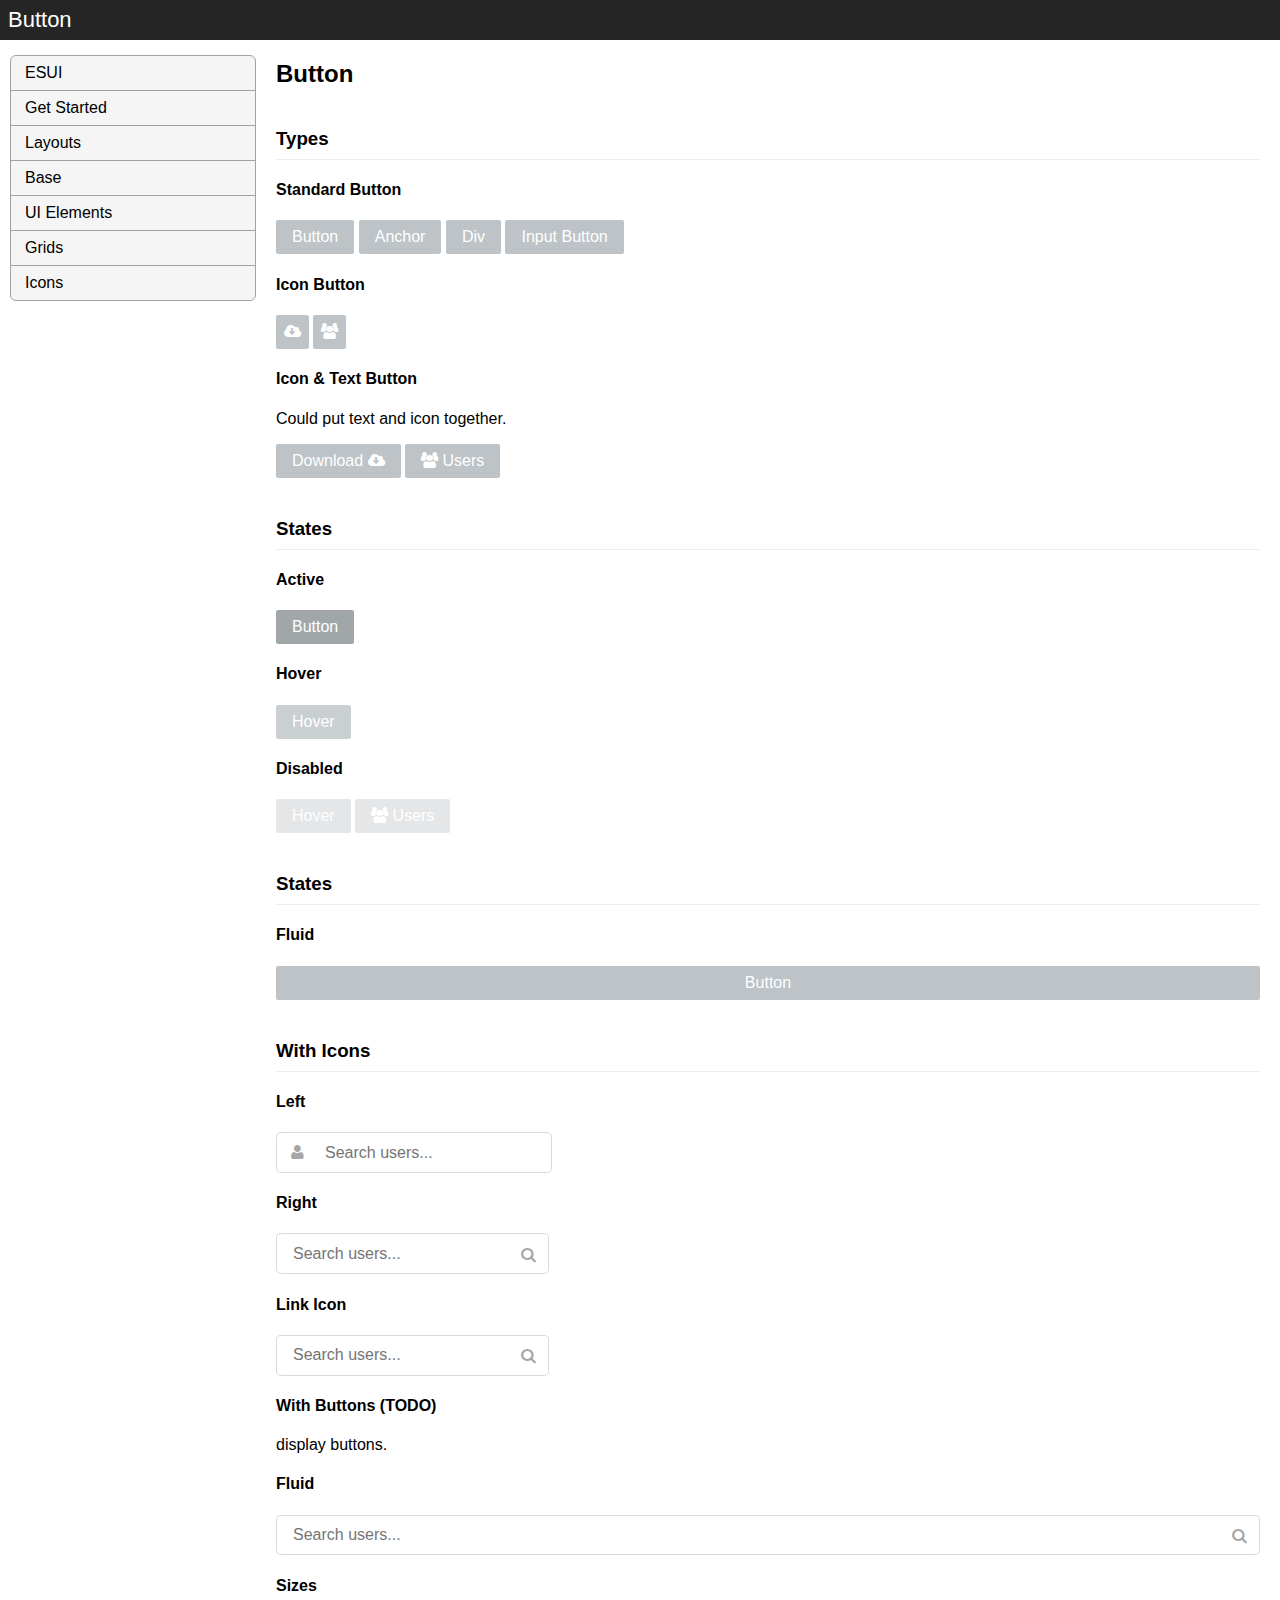
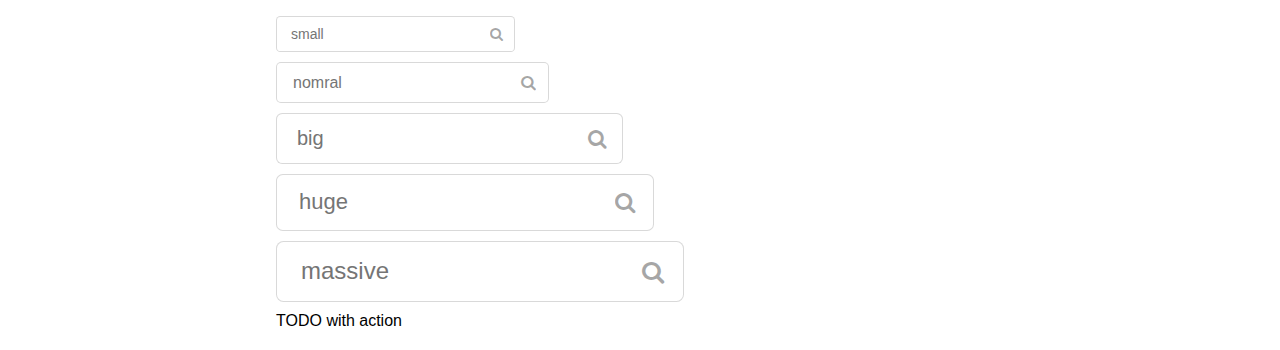
==== commit d5cdeebc: "button.html" ====
--- a/code/button.html
+++ b/code/button.html
@@ -55,26 +55,20 @@
                         </div>
                         <h3>States</h3>
                         <div>
-                            <h4>Focus</h4>
-                            <div class="ui input focus">
-                              <input type="text" placeholder="Place holder..." />
-                            </div>
                             <h4>Active</h4>
-                            <div class="ui input down">
-                              <input type="text" placeholder="Place holder..." />
-                            </div>
-                            <h4>Error</h4>
-                            <div class="ui input error">
-                              <input type="text" placeholder="Place holder..." />
-                            </div>
+                            <button class="ui-button active">Button</button>
+                            <h4>Hover</h4>
+                            <button class="ui-button hover">Hover</button>
                             <h4>Disabled</h4>
-                            <div class="ui input">
-                              <input disabled="disabled" type="text" placeholder="Place holder..." />
-                            </div>
-                            <h4>Read Only</h4>
-                            <div class="ui input">
-                              <input readonly="readonly" type="text" placeholder="Place holder..." />
-                            </div>
+                            <button class="ui-button" disabled="disabled">Hover</button>
+                            <button class="ui-button" disabled="disabled">
+                                <i class="icon fa fa-users"></i> Users
+                            </button>
+                        </div>
+                        <h3>States</h3>
+                        <div>
+                            <h4>Fluid</h4>
+                            <button class="ui-button fluid">Button</button>
                         </div>
                         <h3>With Icons</h3>
                         <div>
--- a/code/src/css/main.css
+++ b/code/src/css/main.css
@@ -1199,10 +1199,14 @@
   text-decoration: none;
   border-radius: 2px;
 }
+.ui-button.fluid {
+  display: block;
+  width: 100%;
+}
 .ui-button.icon {
   padding: 0.5em;
 }
-.ui-button-hover,
+.ui-button.hover,
 .ui-button:hover,
 .ui-button:focus {
   background: #cacfd2;
@@ -1210,25 +1214,23 @@
 .ui-button:focus {
   outline: 0;
 }
-.ui-button-active,
-.ui-button:active,
-.ui-button.active {
+.ui-button.active,
+.ui-button:active {
   background: #a1a6a9;
 }
 .ui-button[disabled],
-.ui-button-disabled,
+.ui-button.disabled,
 .ui-button-disabled:hover,
 .ui-button-disabled:focus,
 .ui-button-disabled:active {
   border: none;
-  background-image: none;
-  filter: progid:DXImageTransform.Microsoft.gradient(enabled=false);
   filter: alpha(opacity=40);
   -khtml-opacity: 0.40;
   -moz-opacity: 0.40;
   opacity: 0.40;
   cursor: not-allowed;
   box-shadow: none;
+  background-color: #bdc3c7;
 }
 .ui-button-hidden {
   display: none;
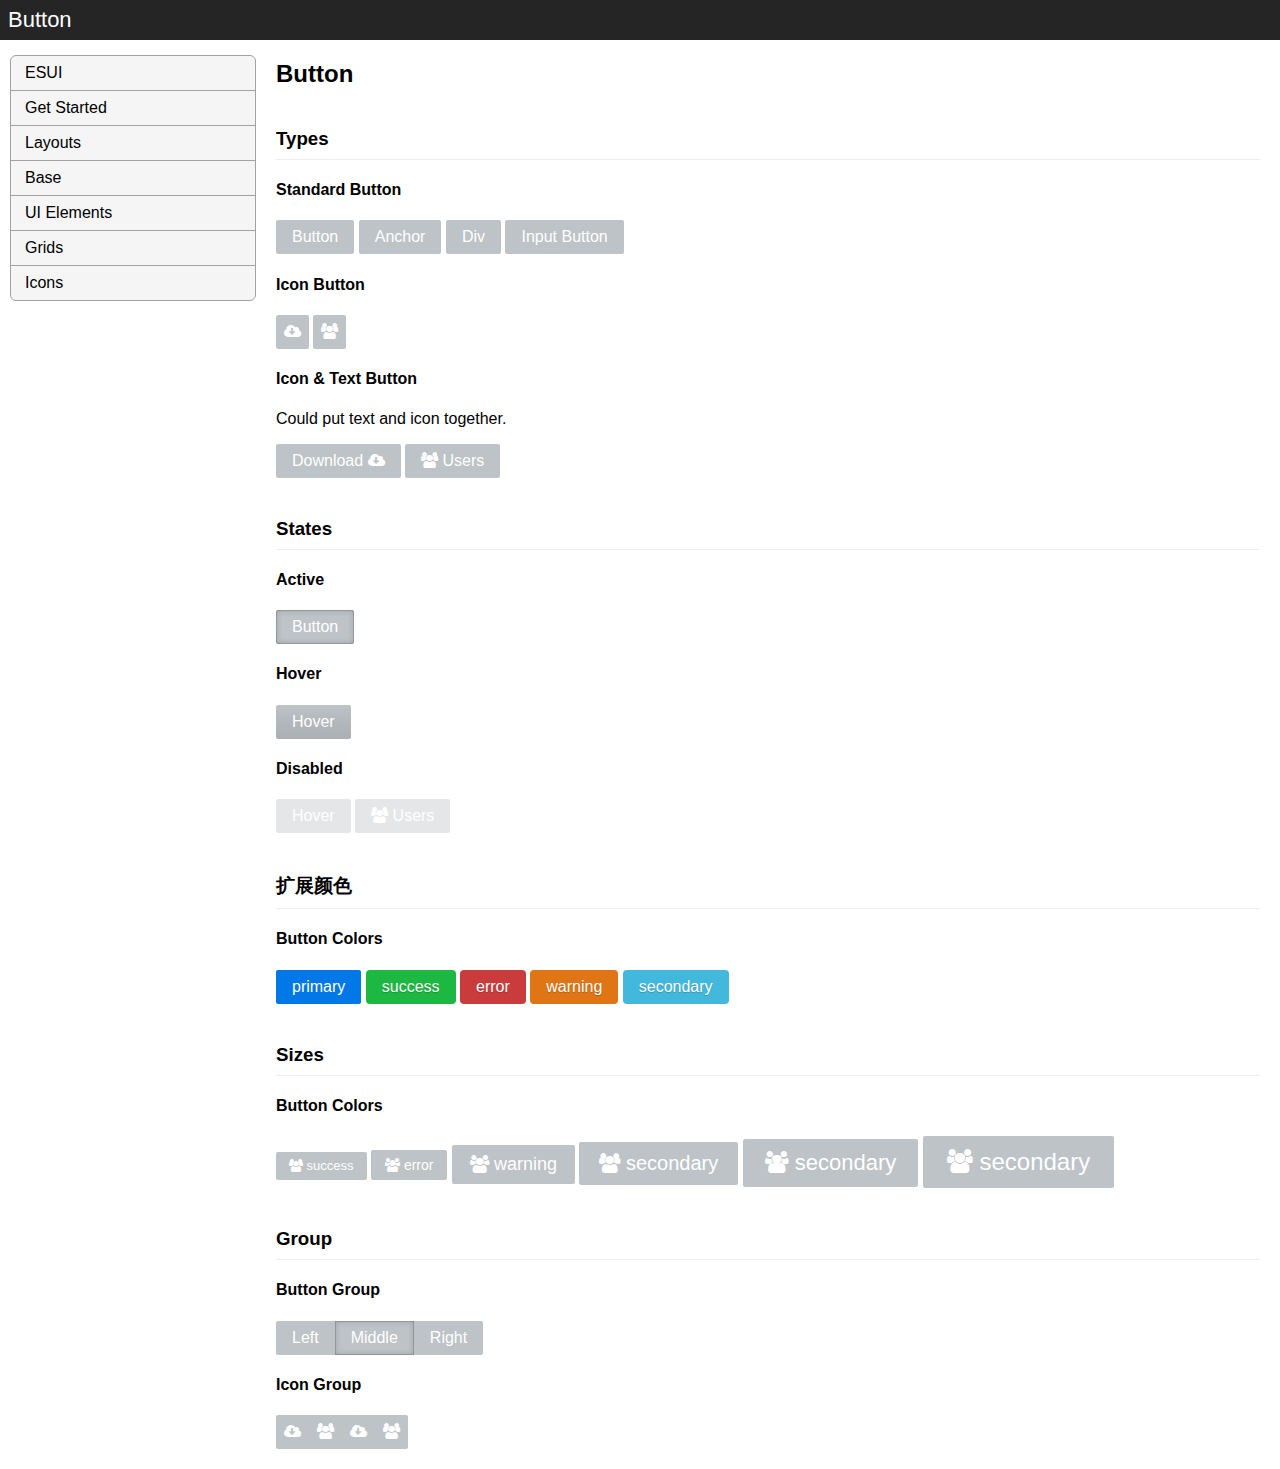
==== commit 25d3b38d: "add button and input." ====
--- a/code/button.html
+++ b/code/button.html
@@ -65,70 +65,39 @@
                                 <i class="icon fa fa-users"></i> Users
                             </button>
                         </div>
-                        <h3>States</h3>
+                        <h3>扩展颜色</h3>
                         <div>
-                            <h4>Fluid</h4>
-                            <button class="ui-button fluid">Button</button>
+                            <h4>Button Colors</h4>
+                            <button class="ui-button primary">primary</button>
+                            <button class="ui-button success">success</button>
+                            <button class="ui-button error">error</button>
+                            <button class="ui-button warning ">warning </button>
+                            <button class="ui-button secondary ">secondary </button>
                         </div>
-                        <h3>With Icons</h3>
+                        <h3>Sizes</h3>
                         <div>
-                            <h4>Left</h4>
-                            <div class="ui left icon input">
-                                <input type="text" placeholder="Search users...">
-                                <i class="fa fa-user icon"></i>
+                            <h4>Button Colors</h4>
+                            <button class="ui-button mini"><i class="icon fa fa-users"></i> success</button>
+                            <button class="ui-button small"><i class="icon fa fa-users"></i> error</button>
+                            <button class="ui-button large"><i class="icon fa fa-users"></i> warning </button>
+                            <button class="ui-button big"><i class="icon fa fa-users"></i> secondary </button>
+                            <button class="ui-button huge"><i class="icon fa fa-users"></i> secondary </button>
+                            <button class="ui-button massive"><i class="icon fa fa-users"></i> secondary </button>
+                        </div>
+                        <h3>Group</h3>
+                        <div>
+                            <h4>Button Group</h4>
+                            <div class="ui-button-group clearfix">
+                              <button type="button" class="ui-button">Left</button>
+                              <button type="button" class="ui-button active">Middle</button>
+                              <button type="button" class="ui-button">Right</button>
                             </div>
-                            <h4>Right</h4>
-                            <div class="ui right icon input">
-                                <input type="text" placeholder="Search users...">
-                                <i class="fa fa-search icon"></i>
-                            </div> 
-                            <h4>Link Icon</h4>
-                            <div class="ui right icon input">
-                                <input type="text" placeholder="Search users...">
-                                <i class="fa fa-search link icon"></i>
-                            </div>
-                            <h4>With Buttons (TODO)</h4>
-                            <div>
-                                display buttons.
-                            </div>
-                            <h4>Fluid</h4>
-                           <div class="ui fluid right icon input">
-                                <input type="text" placeholder="Search users...">
-                                <i class="fa fa-search link icon"></i>
-                            </div>
-                            <h4>Sizes</h4>
-                            <div>
-                                <div class="ui right icon input small">
-                                    <input type="text" placeholder="small">
-                                    <i class="fa fa-search link icon"></i>
-                                </div>
-                            </div>
-                            <div class="mt1">
-                                <div class="ui right icon input">
-                                    <input type="text" placeholder="nomral">
-                                    <i class="fa fa-search link icon"></i>
-                                </div>
-                            </div>
-                            <div class="mt1">
-                                <div class="ui right icon input big">
-                                    <input type="text" placeholder="big">
-                                    <i class="fa fa-search link icon"></i>
-                                </div>
-                            </div>
-                            <div class="mt1">
-                                <div class="ui right icon input huge">
-                                    <input type="text" placeholder="huge">
-                                    <i class="fa fa-search link icon"></i>
-                                </div>
-                            </div>
-                            <div class="mt1">
-                                <div class="ui right icon input massive">
-                                    <input type="text" placeholder="massive">
-                                    <i class="fa fa-search link icon"></i>
-                                </div>
-                            </div>
-                             <div class="mt1">
-                                TODO with action
+                            <h4>Icon Group</h4>
+                            <div class="ui-button-group clearfix">
+                                <button class="ui-button icon"><i class="icon fa fa-cloud-download"></i></button>
+                                <button class="ui-button icon"><i class="icon fa fa-users"></i></button>
+                                <button class="ui-button icon"><i class="icon fa fa-cloud-download"></i></button>
+                                <button class="ui-button icon"><i class="icon fa fa-users"></i></button>
                             </div>
                         </div>
                     </div>
--- a/code/src/css/main.css
+++ b/code/src/css/main.css
@@ -660,12 +660,12 @@
 /*--------------------
         Inputs
 ---------------------*/
-.ui.input {
+.ui-input {
   display: inline-block;
   position: relative;
   color: rgba(0, 0, 0, 0.7);
 }
-.ui.input input {
+.ui-input input {
   width: 100%;
   font-family: Arial, Helvetica, sans-serif;
   margin: 0em;
@@ -689,10 +689,10 @@
       Placeholder
 ---------------------*/
 /* browsers require these rules separate */
-.ui.input::-webkit-input-placeholder {
+.ui-input::-webkit-input-placeholder {
   color: #bbbbbb;
 }
-.ui.input::-moz-placeholder {
+.ui-input::-moz-placeholder {
   color: #bbbbbb;
 }
 /*******************************
@@ -701,8 +701,8 @@
 /*--------------------
         Active
 ---------------------*/
-.ui.input input:active,
-.ui.input.down input {
+.ui-input input:active,
+.ui-input.down input {
   border-color: rgba(0, 0, 0, 0.3);
   background-color: #fafafa;
 }
@@ -719,37 +719,37 @@
 /*--------------------
         Focus
 ---------------------*/
-.ui.input.focus input,
-.ui.input input:focus {
+.ui-input.focus input,
+.ui-input input:focus {
   border-color: rgba(0, 0, 0, 0.2);
   color: rgba(0, 0, 0, 0.85);
 }
 /*--------------------
         Error
 ---------------------*/
-.ui.input.error input {
+.ui-input.error input {
   background-color: #fffafa;
   border-color: #e7bebe;
   color: #d95c5c;
 }
 /* Error Placeholder */
-.ui.input.error input ::-webkit-input-placeholder {
+.ui-input.error input ::-webkit-input-placeholder {
   color: #ff0000;
 }
-.ui.input.error input ::-moz-placeholder {
+.ui-input.error input ::-moz-placeholder {
   color: #ff0000;
 }
-.ui.input.error input :focus::-webkit-input-placeholder {
+.ui-input.error input :focus::-webkit-input-placeholder {
   color: #ff0000;
 }
-.ui.input.error input :focus::-moz-placeholder {
+.ui-input.error input :focus::-moz-placeholder {
   color: #ff0000;
 }
 /*--------------------
         Disabled
 ---------------------*/
-.ui.input.disabled input,
-.ui.input input[disabled] {
+.ui-input.disabled input,
+.ui-input input[disabled] {
   background-color: #eeeeee;
   border-color: rgba(0, 0, 0, 0.2);
 }
@@ -766,7 +766,7 @@
 /*--------------------
          Icon
 ---------------------*/
-.ui.icon.input > .icon {
+.ui-input.icon > .icon {
   cursor: default;
   position: absolute;
   opacity: 0.5;
@@ -786,18 +786,18 @@
   -moz-transition: opacity 0.3s ease-out;
   transition: opacity 0.3s ease-out;
 }
-.ui.icon.input > .link.icon {
+.ui-input.icon > .link.icon {
   cursor: pointer;
 }
-.ui.icon.input input {
+.ui-input.icon input {
   padding-right: 3em !important;
 }
-.ui.icon.input > .circular.icon {
+.ui-input.icon > .circular.icon {
   top: 0.35em;
   right: 0.5em;
 }
 /* Left Side */
-.ui.left.icon.input > .icon {
+.ui-input.icon.left > .icon {
   right: auto;
   left: 1px;
   border-radius: 0.3125em 0em 0em 0.3125em;
@@ -868,31 +868,31 @@
 /*--------------------
         Fluid
 ---------------------*/
-.ui.fluid.input {
+.ui-input.fluid {
   display: block;
 }
 /*--------------------
         Size
 ---------------------*/
-.ui.mini.input {
+.ui-input.mini {
   font-size: 0.8125em;
 }
-.ui.small.input {
+.ui-input.small {
   font-size: 0.875em;
 }
-.ui.input {
+.ui-input {
   font-size: 1em;
 }
-.ui.large.input {
+.ui-input.large {
   font-size: 1.125em;
 }
-.ui.big.input {
+.ui-input.big {
   font-size: 1.25em;
 }
-.ui.huge.input {
+.ui-input.huge {
   font-size: 1.375em;
 }
-.ui.massive.input {
+.ui-input.massive {
   font-size: 1.5em;
 }
 /*!
@@ -1209,14 +1209,19 @@
 .ui-button.hover,
 .ui-button:hover,
 .ui-button:focus {
-  background: #cacfd2;
+  filter: progid:DXImageTransform.Microsoft.gradient(startColorstr='#00000000', endColorstr='#1a000000', GradientType=0) !important;
+  background-image: -webkit-gradient(linear, 0 0, 0 100%, from(transparent), color-stop(40%, rgba(0, 0, 0, 0.05)), to(rgba(0, 0, 0, 0.1))) !important;
+  background-image: -webkit-linear-gradient(transparent, rgba(0, 0, 0, 0.05) 40%, rgba(0, 0, 0, 0.1)) !important;
+  background-image: -moz-linear-gradient(top, rgba(0, 0, 0, 0.05) 0%, rgba(0, 0, 0, 0.1)) !important;
+  background-image: -o-linear-gradient(transparent, rgba(0, 0, 0, 0.05) 40%, rgba(0, 0, 0, 0.1)) !important;
+  background-image: linear-gradient(transparent, rgba(0, 0, 0, 0.05) 40%, rgba(0, 0, 0, 0.1)) !important;
 }
 .ui-button:focus {
   outline: 0;
 }
 .ui-button.active,
 .ui-button:active {
-  background: #a1a6a9;
+  box-shadow: 0 0 0 1px rgba(0, 0, 0, 0.15) inset, 0 0 6px rgba(0, 0, 0, 0.2) inset;
 }
 .ui-button[disabled],
 .ui-button.disabled,
@@ -1224,28 +1229,85 @@
 .ui-button-disabled:focus,
 .ui-button-disabled:active {
   border: none;
+  background-image: none;
+  filter: progid:DXImageTransform.Microsoft.gradient(enabled=false);
   filter: alpha(opacity=40);
   -khtml-opacity: 0.40;
   -moz-opacity: 0.40;
   opacity: 0.40;
   cursor: not-allowed;
   box-shadow: none;
-  background-color: #bdc3c7;
-}
-.ui-button-hidden {
-  display: none;
 }
 /* Firefox: Get rid of the inner focus border */
 .ui-button::-moz-focus-inner {
   padding: 0;
   border: 0;
 }
-.ui-button-primary,
-.ui-button-selected,
-a.ui-button-primary,
-a.ui-button-selected {
+.ui-button.primary,
+.ui-button.selected,
+a.ui-button.primary,
+a.ui-button.selected {
   background-color: #0078e7;
   color: #fff;
+}
+.ui-button.success,
+.ui-button.error,
+.ui-button.warning,
+.ui-button.secondary {
+  color: white;
+  border-radius: 4px;
+  text-shadow: 0 1px 1px rgba(0, 0, 0, 0.2);
+}
+.ui-button.success {
+  background: #1cb841;
+  /* this is a green */
+}
+.ui-button.error {
+  background: #ca3c3c;
+  /* this is a maroon */
+}
+.ui-button.warning {
+  background: #df7514;
+  /* this is an orange */
+}
+.ui-button.secondary {
+  background: #42b8dd;
+  /* this is a light blue */
+}
+/*--------------------
+        Size
+---------------------*/
+.ui-button.mini {
+  font-size: 0.8125em;
+}
+.ui-button.small {
+  font-size: 0.875em;
+}
+.ui-button.large {
+  font-size: 1.125em;
+}
+.ui-button.big {
+  font-size: 1.25em;
+}
+.ui-button.huge {
+  font-size: 1.375em;
+}
+.ui-button.massive {
+  font-size: 1.5em;
+}
+.ui-button-group .ui-button {
+  float: left;
+}
+.ui-button-group > .ui-button:not(:first-child):not(:last-child) {
+  border-radius: 0;
+}
+.ui-button-group > .ui-button:first-child:not(:last-child) {
+  border-bottom-right-radius: 0;
+  border-top-right-radius: 0;
+}
+.ui-button-group > .ui-button:last-child:not(:first-child) {
+  border-bottom-left-radius: 0;
+  border-top-left-radius: 0;
 }
 /*!
 @{ui-class-prefix} v0.5.0
@@ -1503,3 +1565,775 @@
     border-bottom: 1px solid black;
   }
 }
+/*
+ * # Semantic - Label
+ * http://github.com/jlukic/semantic-ui/
+ *
+ *
+ * Copyright 2013 Contributors
+ * Released under the MIT license
+ * http://opensource.org/licenses/MIT
+ *
+ */
+/*******************************
+            Label
+*******************************/
+.ui.label {
+  display: inline-block;
+  vertical-align: middle;
+  margin: -0.25em 0.25em 0em;
+  background-color: #E8E8E8;
+  border-color: #E8E8E8;
+  padding: 0.5em 0.8em;
+  color: rgba(0, 0, 0, 0.65);
+  text-transform: uppercase;
+  font-weight: normal;
+  -webkit-border-radius: 0.325em;
+  -moz-border-radius: 0.325em;
+  border-radius: 0.325em;
+  -webkit-box-sizing: border-box;
+  -moz-box-sizing: border-box;
+  -ms-box-sizing: border-box;
+  box-sizing: border-box;
+  -webkit-transition: background 0.1s linear
+  ;
+  -moz-transition: background 0.1s linear
+  ;
+  -o-transition: background 0.1s linear
+  ;
+  -ms-transition: background 0.1s linear
+  ;
+  transition: background 0.1s linear
+  ;
+}
+.ui.label:first-child {
+  margin-left: 0em;
+}
+.ui.label:last-child {
+  margin-right: 0em;
+}
+/* Link */
+a.ui.label {
+  cursor: pointer;
+}
+/* Inside Link */
+.ui.label a {
+  cursor: pointer;
+  color: inherit;
+  opacity: 0.8;
+  transition: 0.2s opacity ease;
+}
+.ui.label a:hover {
+  opacity: 1;
+}
+/* Detail */
+.ui.label .detail {
+  display: inline-block;
+  margin-left: 0.5em;
+  font-weight: bold;
+  opacity: 0.8;
+}
+/* Icon */
+.ui.label .icon {
+  width: auto;
+}
+/* Removable label */
+.ui.label .delete.icon {
+  cursor: pointer;
+  margin: 0em 0em 0em 0.5em;
+  opacity: 0.7;
+  -webkit-transition: background 0.1s linear
+  ;
+  -moz-transition: background 0.1s linear
+  ;
+  -o-transition: background 0.1s linear
+  ;
+  -ms-transition: background 0.1s linear
+  ;
+  transition: background 0.1s linear
+  ;
+}
+.ui.label .delete.icon:hover {
+  opacity: 0.99;
+}
+/*-------------------
+       Coupling
+--------------------*/
+/* Padding on next content after a label */
+.ui.segment > .attached.label:first-child + * {
+  margin-top: 2.5em;
+}
+.ui.segment > .bottom.attached.label:first-child ~ :last-child {
+  margin-top: 0em;
+  margin-bottom: 2.5em;
+}
+/*******************************
+             Types
+*******************************/
+.ui.image.label {
+  width: auto !important;
+  margin-top: 0em;
+  margin-bottom: 0em;
+  padding-top: 0.4em;
+  padding-bottom: 0.4em;
+  line-height: 1.5em;
+  vertical-align: baseline;
+  text-transform: none;
+  -webkit-box-shadow: 0px 0px 0px 1px rgba(0, 0, 0, 0.1) inset;
+  -moz-box-shadow: 0px 0px 0px 1px rgba(0, 0, 0, 0.1) inset;
+  box-shadow: 0px 0px 0px 1px rgba(0, 0, 0, 0.1) inset;
+}
+.ui.image.label img {
+  display: inline-block;
+  height: 2.25em;
+  margin: -0.4em 0.8em -0.4em -0.8em;
+  vertical-align: top;
+  -moz-border-radius: 0.325em 0em 0em 0.325em;
+  -webkit-border-radius: 0.325em 0em 0em 0.325em;
+  border-radius: 0.325em 0em 0em 0.325em;
+}
+/*******************************
+             States
+*******************************/
+/*-------------------
+      Disabled
+--------------------*/
+.ui.label.disabled {
+  opacity: 0.5;
+}
+/*-------------------
+        Hover
+--------------------*/
+a.ui.labels .label:hover,
+a.ui.label:hover {
+  background-color: #E0E0E0;
+  border-color: #E0E0E0;
+  color: rgba(0, 0, 0, 0.7);
+}
+.ui.labels a.label:hover:before,
+a.ui.label:hover:before {
+  background-color: #E0E0E0;
+  color: rgba(0, 0, 0, 0.7);
+}
+/*-------------------
+      Visible
+--------------------*/
+.ui.labels.visible .label,
+.ui.label.visible {
+  display: inline-block !important;
+}
+/*-------------------
+      Hidden
+--------------------*/
+.ui.labels.hidden .label,
+.ui.label.hidden {
+  display: none !important;
+}
+/*******************************
+           Variations
+*******************************/
+/*-------------------
+         Tag
+--------------------*/
+.ui.tag.labels .label,
+.ui.tag.label {
+  margin-left: 1em;
+  position: relative;
+  padding: 0.33em 1.3em 0.33em 1.4em;
+  -webkit-border-radius: 0px 3px 3px 0px;
+  -moz-border-radius: 0px 3px 3px 0px;
+  border-radius: 0px 3px 3px 0px;
+}
+.ui.tag.labels .label:before,
+.ui.tag.label:before {
+  position: absolute;
+  top: 0.3em;
+  left: 0.3em;
+  content: '';
+  margin-left: -1em;
+  background-image: none;
+  width: 1.5em;
+  height: 1.5em;
+  -webkit-transform: rotate(45deg);
+  -moz-transform: rotate(45deg);
+  transform: rotate(45deg);
+  -webkit-transition: background 0.1s linear
+    ;
+  -moz-transition: background 0.1s linear
+    ;
+  -o-transition: background 0.1s linear
+    ;
+  -ms-transition: background 0.1s linear
+    ;
+  transition: background 0.1s linear
+    ;
+}
+.ui.tag.labels .label:after,
+.ui.tag.label:after {
+  position: absolute;
+  content: '';
+  top: 50%;
+  left: -0.25em;
+  margin-top: -0.3em;
+  background-color: #FFFFFF;
+  width: 0.55em;
+  height: 0.55em;
+  -webkit-box-shadow: 0 -1px 1px 0 rgba(0, 0, 0, 0.3);
+  -moz-box-shadow: 0 -1px 1px 0 rgba(0, 0, 0, 0.3);
+  box-shadow: 0 -1px 1px 0 rgba(0, 0, 0, 0.3);
+  -moz-border-radius: 100px 100px 100px 100px;
+  -webkit-border-radius: 100px 100px 100px 100px;
+  border-radius: 100px 100px 100px 100px;
+}
+/*-------------------
+       Ribbon
+--------------------*/
+.ui.ribbon.label {
+  position: relative;
+  margin: 0em 0.2em;
+  left: -2rem;
+  padding-left: 2rem;
+  -webkit-border-radius: 0px 4px 4px 0px;
+  -moz-border-radius: 0px 4px 4px 0px;
+  border-radius: 0px 4px 4px 0px;
+  border-color: rgba(0, 0, 0, 0.15);
+}
+.ui.ribbon.label:after {
+  position: absolute;
+  content: "";
+  top: 100%;
+  left: 0%;
+  border-top: 0em solid transparent;
+  border-right-width: 1em;
+  border-right-color: inherit;
+  border-right-style: solid;
+  border-bottom: 1em solid transparent;
+  border-left: 0em solid transparent;
+  width: 0em;
+  height: 0em;
+}
+/*-------------------
+       Attached
+--------------------*/
+.ui.top.attached.label,
+.ui.attached.label {
+  width: 100%;
+  position: absolute;
+  margin: 0em;
+  top: 0em;
+  left: 0em;
+  padding: 0.75em 1em;
+  -webkit-border-radius: 4px 4px 0em 0em;
+  -moz-border-radius: 4px 4px 0em 0em;
+  border-radius: 4px 4px 0em 0em;
+}
+.ui.bottom.attached.label {
+  top: auto;
+  bottom: 0em;
+  -webkit-border-radius: 0em 0em 4px 4px;
+  -moz-border-radius: 0em 0em 4px 4px;
+  border-radius: 0em 0em 4px 4px;
+}
+.ui.top.left.attached.label {
+  width: auto;
+  margin-top: 0em !important;
+  -webkit-border-radius: 4px 0em 4px 0em;
+  -moz-border-radius: 4px 0em 4px 0em;
+  border-radius: 4px 0em 4px 0em;
+}
+.ui.top.right.attached.label {
+  width: auto;
+  left: auto;
+  right: 0em;
+  -webkit-border-radius: 0em 4px 0em 4px;
+  -moz-border-radius: 0em 4px 0em 4px;
+  border-radius: 0em 4px 0em 4px;
+}
+.ui.bottom.left.attached.label {
+  width: auto;
+  top: auto;
+  bottom: 0em;
+  -webkit-border-radius: 4px 0em 0em 4px;
+  -moz-border-radius: 4px 0em 0em 4px;
+  border-radius: 4px 0em 0em 4px;
+}
+.ui.bottom.right.attached.label {
+  top: auto;
+  bottom: 0em;
+  left: auto;
+  right: 0em;
+  width: auto;
+  -webkit-border-radius: 4px 0em 4px 0em;
+  -moz-border-radius: 4px 0em 4px 0em;
+  border-radius: 4px 0em 4px 0em;
+}
+/*-------------------
+    Corner Label
+--------------------*/
+.ui.corner.label {
+  background-color: transparent;
+  position: absolute;
+  top: 0em;
+  right: 0em;
+  z-index: 10;
+  margin: 0em;
+  font-size: 0.8125em;
+  width: 2rem;
+  height: 2rem;
+  padding: 0em;
+  text-align: center;
+  -webkit-transition: color 0.2s ease;
+  -moz-transition: color 0.2s ease;
+  -o-transition: color 0.2s ease;
+  -ms-transition: color 0.2s ease;
+  transition: color 0.2s ease;
+}
+.ui.corner.label:after {
+  position: absolute;
+  content: "";
+  right: 0em;
+  top: 0em;
+  z-index: -1;
+  width: 0em;
+  height: 0em;
+  border-top: 0em solid transparent;
+  border-right: 3em solid transparent;
+  border-bottom: 3em solid transparent;
+  border-left: 0em solid transparent;
+  border-right-color: inherit;
+  -webkit-transition: border-color 0.2s ease;
+  -moz-transition: border-color 0.2s ease;
+  -o-transition: border-color 0.2s ease;
+  -ms-transition: border-color 0.2s ease;
+  transition: border-color 0.2s ease;
+}
+.ui.corner.label .icon {
+  margin: 0.4em 0em 0em 0.7em;
+}
+.ui.corner.label .text {
+  display: inline-block;
+  font-weight: bold;
+  margin: 0.5em 0em 0em 0.6em;
+  width: 2.5em;
+  font-size: 0.82em;
+  text-align: center;
+  -webkit-transform: rotate(45deg);
+  -moz-transform: rotate(45deg);
+  -o-transform: rotate(45deg);
+  -ms-transform: rotate(45deg);
+  transform: rotate(45deg);
+}
+/* Left Corner */
+.ui.left.corner.label,
+.ui.left.corner.label:after {
+  right: auto;
+  left: 0em;
+}
+.ui.left.corner.label:after {
+  border-top: 3em solid transparent;
+  border-right: 3em solid transparent;
+  border-bottom: 0em solid transparent;
+  border-left: 0em solid transparent;
+  border-top-color: inherit;
+}
+.ui.left.corner.label .icon {
+  margin: 0.4em 0em 0em -0.7em;
+}
+.ui.left.corner.label .text {
+  margin: 0.5em 0em 0em -0.6em;
+  -webkit-transform: rotate(-45deg);
+  -moz-transform: rotate(-45deg);
+  -o-transform: rotate(-45deg);
+  -ms-transform: rotate(-45deg);
+  transform: rotate(-45deg);
+}
+/* Hover */
+.ui.corner.label:hover {
+  background-color: transparent;
+}
+/*-------------------
+       Fluid
+--------------------*/
+.ui.label.fluid,
+.ui.fluid.labels > .label {
+  width: 100%;
+  -webkit-box-sizing: border-box;
+  -moz-box-sizing: border-box;
+  -ms-box-sizing: border-box;
+  box-sizing: border-box;
+}
+/*-------------------
+       Inverted
+--------------------*/
+.ui.inverted.labels .label,
+.ui.inverted.label {
+  color: #FFFFFF !important;
+}
+/*-------------------
+       Colors
+--------------------*/
+/*--- Black ---*/
+.ui.black.labels .label,
+.ui.black.label {
+  background-color: #5C6166 !important;
+  border-color: #5C6166 !important;
+  color: #FFFFFF !important;
+}
+.ui.labels .black.label:before,
+.ui.black.labels .label:before,
+.ui.black.label:before {
+  background-color: #5C6166 !important;
+}
+/* Hover */
+a.ui.black.labels .label:hover,
+a.ui.black.label:hover {
+  background-color: #333333 !important;
+  border-color: #333333 !important;
+}
+.ui.labels a.black.label:hover:before,
+.ui.black.labels a.label:hover:before,
+a.ui.black.label:hover:before {
+  background-color: #333333 !important;
+}
+/* Corner */
+.ui.black.corner.label,
+.ui.black.corner.label:hover {
+  background-color: transparent !important;
+}
+/* Ribbon */
+.ui.black.ribbon.label {
+  border-color: #333333 !important;
+}
+/*--- Green ---*/
+.ui.green.labels .label,
+.ui.green.label {
+  background-color: #A1CF64 !important;
+  border-color: #A1CF64 !important;
+  color: #FFFFFF !important;
+}
+.ui.labels .green.label:before,
+.ui.green.labels .label:before,
+.ui.green.label:before {
+  background-color: #A1CF64 !important;
+}
+/* Hover */
+a.ui.green.labels .label:hover,
+a.ui.green.label:hover {
+  background-color: #89B84C !important;
+  border-color: #89B84C !important;
+}
+.ui.labels a.green.label:hover:before,
+.ui.green.labels a.label:hover:before,
+a.ui.green.label:hover:before {
+  background-color: #89B84C !important;
+}
+/* Corner */
+.ui.green.corner.label,
+.ui.green.corner.label:hover {
+  background-color: transparent !important;
+}
+/* Ribbon */
+.ui.green.ribbon.label {
+  border-color: #89B84C !important;
+}
+/*--- Red ---*/
+.ui.red.labels .label,
+.ui.red.label {
+  background-color: #D95C5C !important;
+  border-color: #D95C5C !important;
+  color: #FFFFFF !important;
+}
+.ui.labels .red.label:before,
+.ui.red.labels .label:before,
+.ui.red.label:before {
+  background-color: #D95C5C !important;
+}
+/* Corner */
+.ui.red.corner.label,
+.ui.red.corner.label:hover {
+  background-color: transparent !important;
+}
+/* Hover */
+a.ui.red.labels .label:hover,
+a.ui.red.label:hover {
+  background-color: #DE3859 !important;
+  border-color: #DE3859 !important;
+  color: #FFFFFF !important;
+}
+.ui.labels a.red.label:hover:before,
+.ui.red.labels a.label:hover:before,
+a.ui.red.label:hover:before {
+  background-color: #DE3859 !important;
+}
+/* Ribbon */
+.ui.red.ribbon.label {
+  border-color: #DE3859 !important;
+}
+/*--- Blue ---*/
+.ui.blue.labels .label,
+.ui.blue.label {
+  background-color: #6ECFF5 !important;
+  border-color: #6ECFF5 !important;
+  color: #FFFFFF !important;
+}
+.ui.labels .blue.label:before,
+.ui.blue.labels .label:before,
+.ui.blue.label:before {
+  background-color: #6ECFF5 !important;
+}
+/* Hover */
+a.ui.blue.labels .label:hover,
+.ui.blue.labels a.label:hover,
+a.ui.blue.label:hover {
+  background-color: #1AB8F3 !important;
+  border-color: #1AB8F3 !important;
+  color: #FFFFFF !important;
+}
+.ui.labels a.blue.label:hover:before,
+.ui.blue.labels a.label:hover:before,
+a.ui.blue.label:hover:before {
+  background-color: #1AB8F3 !important;
+}
+/* Corner */
+.ui.blue.corner.label,
+.ui.blue.corner.label:hover {
+  background-color: transparent !important;
+}
+/* Ribbon */
+.ui.blue.ribbon.label {
+  border-color: #1AB8F3 !important;
+}
+/*--- Purple ---*/
+.ui.purple.labels .label,
+.ui.purple.label {
+  background-color: #564F8A !important;
+  border-color: #564F8A !important;
+  color: #FFFFFF !important;
+}
+.ui.labels .purple.label:before,
+.ui.purple.labels .label:before,
+.ui.purple.label:before {
+  background-color: #564F8A !important;
+}
+/* Hover */
+a.ui.purple.labels .label:hover,
+.ui.purple.labels a.label:hover,
+a.ui.purple.label:hover {
+  background-color: #3E3773 !important;
+  border-color: #3E3773 !important;
+  color: #FFFFFF !important;
+}
+.ui.labels a.purple.label:hover:before,
+.ui.purple.labels a.label:hover:before,
+a.ui.purple.label:hover:before {
+  background-color: #3E3773 !important;
+}
+/* Corner */
+.ui.purple.corner.label,
+.ui.purple.corner.label:hover {
+  background-color: transparent !important;
+}
+/* Ribbon */
+.ui.purple.ribbon.label {
+  border-color: #3E3773 !important;
+}
+/*--- Orange ---*/
+.ui.orange.labels .label,
+.ui.orange.label {
+  background-color: #F05940 !important;
+  border-color: #F05940 !important;
+  color: #FFFFFF !important;
+}
+.ui.labels .orange.label:before,
+.ui.orange.labels .label:before,
+.ui.orange.label:before {
+  background-color: #F05940 !important;
+}
+/* Hover */
+a.ui.orange.labels .label:hover,
+.ui.orange.labels a.label:hover,
+a.ui.orange.label:hover {
+  background-color: #FF4121 !important;
+  border-color: #FF4121 !important;
+  color: #FFFFFF !important;
+}
+.ui.labels a.orange.label:hover:before,
+.ui.orange.labels a.label:hover:before,
+a.ui.orange.label:hover:before {
+  background-color: #FF4121 !important;
+}
+/* Corner */
+.ui.orange.corner.label,
+.ui.orange.corner.label:hover {
+  background-color: transparent !important;
+}
+/* Ribbon */
+.ui.orange.ribbon.label {
+  border-color: #FF4121 !important;
+}
+/*--- Teal ---*/
+.ui.teal.labels .label,
+.ui.teal.label {
+  background-color: #00B5AD !important;
+  border-color: #00B5AD !important;
+  color: #FFFFFF !important;
+}
+.ui.labels .teal.label:before,
+.ui.teal.labels .label:before,
+.ui.teal.label:before {
+  background-color: #00B5AD !important;
+}
+/* Hover */
+a.ui.teal.labels .label:hover,
+.ui.teal.labels a.label:hover,
+a.ui.teal.label:hover {
+  background-color: #009A93 !important;
+  border-color: #009A93 !important;
+  color: #FFFFFF !important;
+}
+.ui.labels a.teal.label:hover:before,
+.ui.teal.labels a.label:hover:before,
+a.ui.teal.label:hover:before {
+  background-color: #009A93 !important;
+}
+/* Corner */
+.ui.teal.corner.label,
+.ui.teal.corner.label:hover {
+  background-color: transparent !important;
+}
+/* Ribbon */
+.ui.teal.ribbon.label {
+  border-color: #009A93 !important;
+}
+/*-------------------
+     Horizontal
+--------------------*/
+.ui.horizontal.labels .label,
+.ui.horizontal.label {
+  margin: -0.125em 0.5em -0.125em 0em;
+  padding: 0.35em 1em;
+  min-width: 6em;
+  text-align: center;
+}
+/*-------------------
+       Circular
+--------------------*/
+.ui.circular.labels .label,
+.ui.circular.label {
+  min-height: 1em;
+  max-height: 2em;
+  padding: 0.5em !important;
+  line-height: 1em;
+  text-align: center;
+  -webkit-border-radius: 500rem;
+  -moz-border-radius: 500rem;
+  border-radius: 500rem;
+}
+/*-------------------
+       Pointing
+--------------------*/
+.ui.pointing.label {
+  position: relative;
+}
+.ui.attached.pointing.label {
+  position: absolute;
+}
+.ui.pointing.label:before {
+  position: absolute;
+  content: "";
+  width: 0.6em;
+  height: 0.6em;
+  background-image: none;
+  -webkit-transform: rotate(45deg);
+  -moz-transform: rotate(45deg);
+  transform: rotate(45deg);
+  z-index: 2;
+  -webkit-transition: background 0.1s linear
+  ;
+  -moz-transition: background 0.1s linear
+  ;
+  -o-transition: background 0.1s linear
+  ;
+  -ms-transition: background 0.1s linear
+  ;
+  transition: background 0.1s linear
+  ;
+}
+/*--- Above ---*/
+.ui.pointing.label:before {
+  background-color: #E8E8E8;
+}
+.ui.pointing.label,
+.ui.pointing.above.label {
+  margin-top: 1em;
+}
+.ui.pointing.label:before,
+.ui.pointing.above.label:before {
+  margin-left: -0.3em;
+  top: -0.3em;
+  left: 50%;
+}
+/*--- Below ---*/
+.ui.pointing.below.label {
+  margin-top: 0em;
+  margin-bottom: 1em;
+}
+.ui.pointing.below.label:before {
+  margin-left: -0.3em;
+  top: auto;
+  right: auto;
+  bottom: -0.3em;
+  left: 50%;
+}
+/*--- Left ---*/
+.ui.pointing.left.label {
+  margin-top: 0em;
+  margin-left: 1em;
+}
+.ui.pointing.left.label:before {
+  margin-top: -0.3em;
+  bottom: auto;
+  right: auto;
+  top: 50%;
+  left: 0em;
+}
+/*--- Right ---*/
+.ui.pointing.right.label {
+  margin-top: 0em;
+  margin-right: 1em;
+}
+.ui.pointing.right.label:before {
+  margin-top: -0.3em;
+  right: -0.3em;
+  top: 50%;
+  bottom: auto;
+  left: auto;
+}
+/*------------------
+   Floating Label
+-------------------*/
+.ui.floating.label {
+  position: absolute;
+  z-index: 100;
+  top: -1em;
+  left: 100%;
+  margin: 0em 0em 0em -1.5em !important;
+}
+/*-------------------
+        Sizes
+--------------------*/
+.ui.small.labels .label,
+.ui.small.label {
+  font-size: 0.75rem;
+}
+.ui.label {
+  font-size: 0.8125rem;
+}
+.ui.large.labels .label,
+.ui.large.label {
+  font-size: 0.875rem;
+}
+.ui.huge.labels .label,
+.ui.huge.label {
+  font-size: 1rem;
+}
--- a/code/demo.css
+++ b/code/demo.css
@@ -114,3 +114,18 @@
     margin: 40px 0 20px;
     border-bottom: 1px solid #eeeeee;
 }
+
+.ui.image {
+    width:300px;
+    position: relative;
+    display: inline-block;
+    vertical-align: middle;
+    max-width: 100%;
+    background-color: rgba(0,0,0,.05);
+}
+
+.ui.image img {
+    display: block;
+    max-width: 100%;
+    height: auto;
+}
